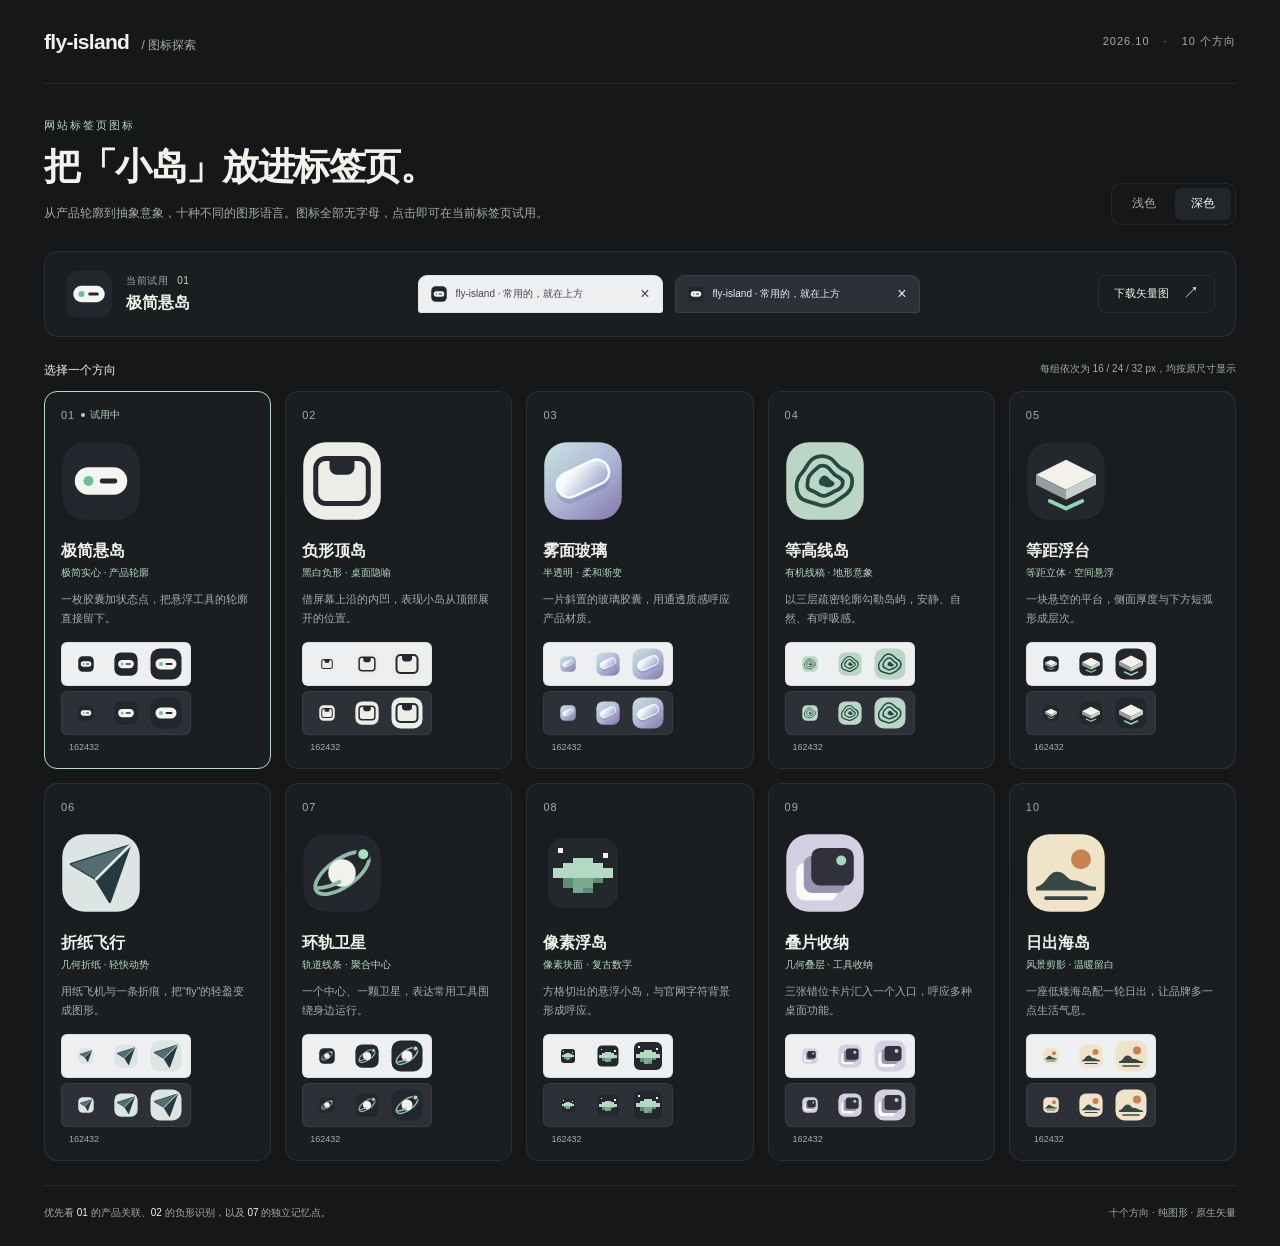
==== docs/index.html @ 382faa20 "Publish favicon skill with bilingual docs and interactive demo" ====
<!doctype html>
<html lang="zh-CN" data-theme="dark">
  <head>
    <meta charset="UTF-8">
    <meta name="viewport" content="width=device-width, initial-scale=1">
    <meta name="color-scheme" content="dark light">
    <meta name="theme-color" content="#151719">
    <meta name="description" content="fly-island 标签页图标的十种无字母设计方向，可查看原始尺寸、深浅背景和真实标签页效果。">
    <link id="preview-favicon" rel="icon" type="image/svg+xml" href="./icons/01-floating-capsule.svg">
    <link rel="stylesheet" href="./preview.css">
    <script src="./preview.js" defer></script>
    <title>极简悬岛 · 图标探索</title>
  </head>
  <body>
    <div class="page">
      <header class="masthead">
        <a class="wordmark" href="https://github.com/flyl1u/fly-favicon">fly-island<span> / 图标探索</span></a>
        <span class="edition">2026.10 <span aria-hidden="true">·</span> 10 个方向</span>
      </header>
      <main>
        <section class="intro" aria-labelledby="page-title">
          <div>
            <p class="eyebrow">网站标签页图标</p>
            <h1 id="page-title">把「小岛」放进标签页。</h1>
            <p class="lede">从产品轮廓到抽象意象，十种不同的图形语言。<br class="mobile-break">图标全部无字母，点击即可在当前标签页试用。</p>
          </div>
          <div class="theme-control" role="group" aria-label="对比页背景">
            <button type="button" data-theme-choice="light" aria-pressed="false">浅色</button>
            <button type="button" data-theme-choice="dark" aria-pressed="true">深色</button>
          </div>
        </section>
        <section class="selection" aria-label="当前选中的图标">
          <div class="selected-identity">
            <img id="selected-icon" src="./icons/01-floating-capsule.svg" width="48" height="48" alt="极简悬岛">
            <div><p class="selected-label">当前试用 <span id="selected-number">01</span></p><h2 id="selected-title">极简悬岛</h2></div>
          </div>
          <div class="browser-pair" aria-label="实际 16 像素的标签页预览">
            <div class="browser-tab browser-tab--light"><img class="tab-icon" src="./icons/01-floating-capsule.svg" width="16" height="16" alt=""><span>fly-island · 常用的，就在上方</span><span class="tab-close" aria-hidden="true">×</span></div>
            <div class="browser-tab browser-tab--dark"><img class="tab-icon" src="./icons/01-floating-capsule.svg" width="16" height="16" alt=""><span>fly-island · 常用的，就在上方</span><span class="tab-close" aria-hidden="true">×</span></div>
          </div>
          <a id="download-selected" class="download" href="./icons/01-floating-capsule.svg" download="fly-island-01-floating-capsule.svg">下载矢量图 <span aria-hidden="true">↗</span></a>
        </section>
        <p class="grid-caption"><span>选择一个方向</span><span>每组依次为 16 / 24 / 32 px，均按原尺寸显示</span></p>
        <div id="directions" class="directions" aria-label="十种图标方案"></div>
        <noscript><p>请启用 JavaScript 查看十种图标方案。也可直接打开本目录的 icons 文件夹查看全部 SVG。</p></noscript>
        <p id="selection-status" class="visually-hidden" role="status" aria-live="polite"></p>
      </main>
      <footer><p>优先看 <strong>01</strong> 的产品关联、<strong>02</strong> 的负形识别，以及 <strong>07</strong> 的独立记忆点。</p><p>十个方向 · 纯图形 · 原生矢量</p></footer>
    </div>
  </body>
</html>
---- docs/preview.css ----
:root {
  font-family: "MiSans", "Segoe UI", "Microsoft YaHei", sans-serif;
  color-scheme: dark;
  --page: #151719;
  --panel: #1b1e20;
  --stage: #222628;
  --ink: #f2f2ed;
  --muted: #a6aca9;
  --line: #ffffff12;
  --accent: #b3d9c3;
  --accent-ink: #1d3328;
  background: var(--page);
  color: var(--ink);
  -webkit-font-smoothing: antialiased;
}
:root[data-theme="light"] {
  color-scheme: light;
  --page: #f3f2ee;
  --panel: #fcfbf8;
  --stage: #e8e9e3;
  --ink: #252a28;
  --muted: #666e68;
  --line: #222c231a;
  --accent: #35634e;
  --accent-ink: #f8fff9;
}
* { box-sizing: border-box; }
body { margin: 0; }
button, a { -webkit-tap-highlight-color: transparent; }
button { font: inherit; }
a { color: inherit; text-decoration: none; }
button:focus-visible, a:focus-visible { outline: 3px solid var(--accent); outline-offset: 5px; }
img { display: block; }
.page { width: min(1352px, calc(100% - 88px)); margin: 0 auto; }
.masthead { display: flex; align-items: center; justify-content: space-between; min-height: 84px; border-bottom: 1px solid var(--line); }
.wordmark { font-family: Bahnschrift, "Segoe UI", sans-serif; font-size: 21px; font-weight: 600; letter-spacing: -.7px; }
.wordmark span { margin-left: 9px; color: var(--muted); font-size: 12px; font-weight: 400; letter-spacing: 0; }
.edition { color: var(--muted); font-size: 11px; letter-spacing: 1px; }
.edition span { padding: 0 10px; }
.intro { display: flex; align-items: flex-end; justify-content: space-between; gap: 24px; padding: 34px 0 26px; }
.eyebrow { margin: 0 0 10px; color: var(--accent); font-size: 11px; letter-spacing: 2px; }
h1 { margin: 0; font-size: clamp(27px, 3vw, 37px); font-weight: 600; line-height: 1.3; letter-spacing: -1.4px; }
.lede { margin: 12px 0 0; color: var(--muted); font-size: 12px; line-height: 1.8; }
.mobile-break { display: none; }
.theme-control { display: flex; flex: 0 0 auto; gap: 3px; padding: 4px; border: 1px solid var(--line); border-radius: 10px; }
.theme-control button { min-height: 32px; padding: 0 16px; border: 0; border-radius: 6px; background: transparent; color: var(--muted); font-size: 12px; cursor: pointer; }
.theme-control button[aria-pressed="true"] { background: var(--stage); color: var(--ink); }
.selection { display: flex; align-items: center; justify-content: space-between; gap: 22px; min-height: 86px; padding: 16px 20px; border: 1px solid var(--line); border-radius: 14px; background: var(--panel); }
.selected-identity { display: flex; align-items: center; gap: 13px; min-width: 174px; }
.selected-label { margin: 0 0 5px; color: var(--muted); font-size: 10px; letter-spacing: .5px; }
.selected-label span { margin-left: 6px; color: var(--accent); font-variant-numeric: tabular-nums; }
.selection h2 { margin: 0; font-size: 16px; font-weight: 600; }
.browser-pair { display: flex; gap: 12px; }
.browser-tab { display: flex; align-items: center; gap: 9px; width: 245px; min-height: 38px; padding: 9px 12px; border: 1px solid #0000000d; border-radius: 9px 9px 3px 3px; font-family: "Segoe UI", "Microsoft YaHei", sans-serif; font-size: 10px; }
.browser-tab--light { background: #eeeff1; color: #41454b; }
.browser-tab--dark { border-color: #ffffff12; background: #2d3037; color: #eceef1; }
.browser-tab > span:first-of-type { overflow: hidden; white-space: nowrap; text-overflow: ellipsis; }
.browser-tab img { flex: 0 0 16px; }
.tab-close { margin-left: auto; padding-left: 5px; font-size: 16px; line-height: 12px; }
.download { display: flex; align-items: center; justify-content: center; gap: 14px; min-height: 38px; padding: 0 15px; border: 1px solid var(--line); border-radius: 8px; font-size: 11px; white-space: nowrap; }
.download:hover { border-color: var(--accent); }
.download span { font-size: 16px; }
.grid-caption { display: flex; justify-content: space-between; gap: 20px; margin: 25px 0 12px; color: var(--muted); font-size: 10px; }
.grid-caption > span:first-child { color: var(--ink); font-size: 12px; }
.directions { display: grid; grid-template-columns: repeat(5, minmax(0, 1fr)); gap: 14px; }
.direction { position: relative; display: flex; flex-direction: column; min-width: 0; padding: 16px; border: 1px solid var(--line); border-radius: 13px; background: var(--panel); color: var(--ink); text-align: left; cursor: pointer; transition: border-color 140ms, background-color 140ms; }
.direction:hover { border-color: var(--muted); }
.direction[aria-pressed="true"] { border-color: var(--accent); }
.direction-meta { display: flex; align-items: center; justify-content: space-between; gap: 6px; color: var(--muted); font-size: 10px; }
.direction-number { font-size: 11px; font-variant-numeric: tabular-nums; letter-spacing: 1px; }
.direction-state { display: inline-flex; align-items: center; gap: 5px; color: var(--accent); opacity: 0; }
.direction-state::before { width: 4px; height: 4px; border-radius: 50%; background: currentColor; content: ""; }
.direction[aria-pressed="true"] .direction-state { opacity: 1; }
.artwork { display: flex; align-items: center; justify-content: center; height: 118px; }
.artwork img { width: 80px; height: 80px; filter: drop-shadow(0 6px 9px #00000012); }
.direction-title { display: block; margin: 0; font-size: 16px; font-weight: 600; line-height: 1.4; }
.direction-category { display: block; margin-top: 4px; color: var(--accent); font-size: 10px; }
.direction-description { display: block; min-height: 38px; margin: 10px 0 14px; color: var(--muted); font-size: 11px; line-height: 1.7; }
.samples { display: grid; grid-template-columns: repeat(3, minmax(0, 1fr)); align-items: center; justify-items: center; gap: 8px; min-height: 42px; padding: 5px 8px; border: 1px solid #0000000d; border-radius: 6px; }
.samples--light { background: #eeeff1; }
.samples--dark { margin-top: 5px; border-color: #ffffff0f; background: #2d3037; }
.sizes { display: grid; grid-template-columns: repeat(3, 1fr); padding: 7px 8px 0; color: var(--muted); font-size: 9px; font-variant-numeric: tabular-nums; text-align: center; }
footer { display: flex; align-items: center; justify-content: space-between; gap: 20px; margin-top: 24px; padding: 18px 0 24px; border-top: 1px solid var(--line); color: var(--muted); font-size: 10px; line-height: 1.8; }
footer p { margin: 0; }
footer strong { color: var(--ink); font-weight: 500; }
.visually-hidden { position: absolute; width: 1px; height: 1px; overflow: hidden; clip-path: inset(50%); white-space: nowrap; }
@media (min-width: 1700px) { .page { width: min(1450px, calc(100% - 120px)); } .artwork { height: 144px; } .artwork img { width: 96px; height: 96px; } }
@media (max-width: 1190px) {
  .page { width: calc(100% - 56px); }
  .directions { grid-template-columns: repeat(3, minmax(0, 1fr)); }
  .browser-tab { width: 203px; }
  .selection { gap: 14px; padding: 14px; }
  .selected-identity { min-width: 150px; }
  .browser-pair { gap: 8px; }
}
@media (max-width: 900px) {
  .selection { flex-wrap: wrap; }
  .browser-pair { order: 3; width: 100%; }
  .browser-tab { width: calc(50% - 4px); }
  .intro { align-items: flex-start; }
  .theme-control { margin-top: 25px; }
  .mobile-break { display: initial; }
}
@media (max-width: 650px) {
  .page { width: calc(100% - 32px); }
  .masthead { min-height: 68px; }
  .wordmark { font-size: 19px; }
  .wordmark span { font-size: 10px; }
  .edition { font-size: 9px; letter-spacing: 0; }
  .edition span { padding: 0 4px; }
  .intro { flex-wrap: wrap; gap: 16px; padding: 26px 0 20px; }
  h1 { font-size: clamp(25px, 6.8vw, 36px); letter-spacing: -1px; }
  .lede { font-size: 11px; }
  .theme-control { margin: 0; }
  .theme-control button { min-height: 30px; }
  .selected-identity { gap: 10px; min-width: 0; }
  .selected-identity img { width: 40px; height: 40px; }
  .selection h2 { font-size: 14px; }
  .download { gap: 8px; padding: 0 10px; font-size: 10px; }
  .browser-tab { gap: 6px; min-width: 0; padding: 8px; font-size: 9px; }
  .tab-close { padding-left: 0; }
  .grid-caption { flex-direction: column; gap: 5px; margin-top: 22px; }
  .directions { grid-template-columns: repeat(2, minmax(0, 1fr)); gap: 10px; }
  .direction { padding: 12px; }
  .artwork { height: 103px; }
  .artwork img { width: 72px; height: 72px; }
  .direction-title { font-size: 15px; }
  .direction-description { min-height: 56px; margin-bottom: 12px; font-size: 10px; }
  .samples { gap: 3px; padding-right: 3px; padding-left: 3px; }
  footer { flex-direction: column; align-items: flex-start; gap: 8px; }
}
@media (prefers-reduced-motion: reduce) { *, *::before, *::after { transition: none !important; } }
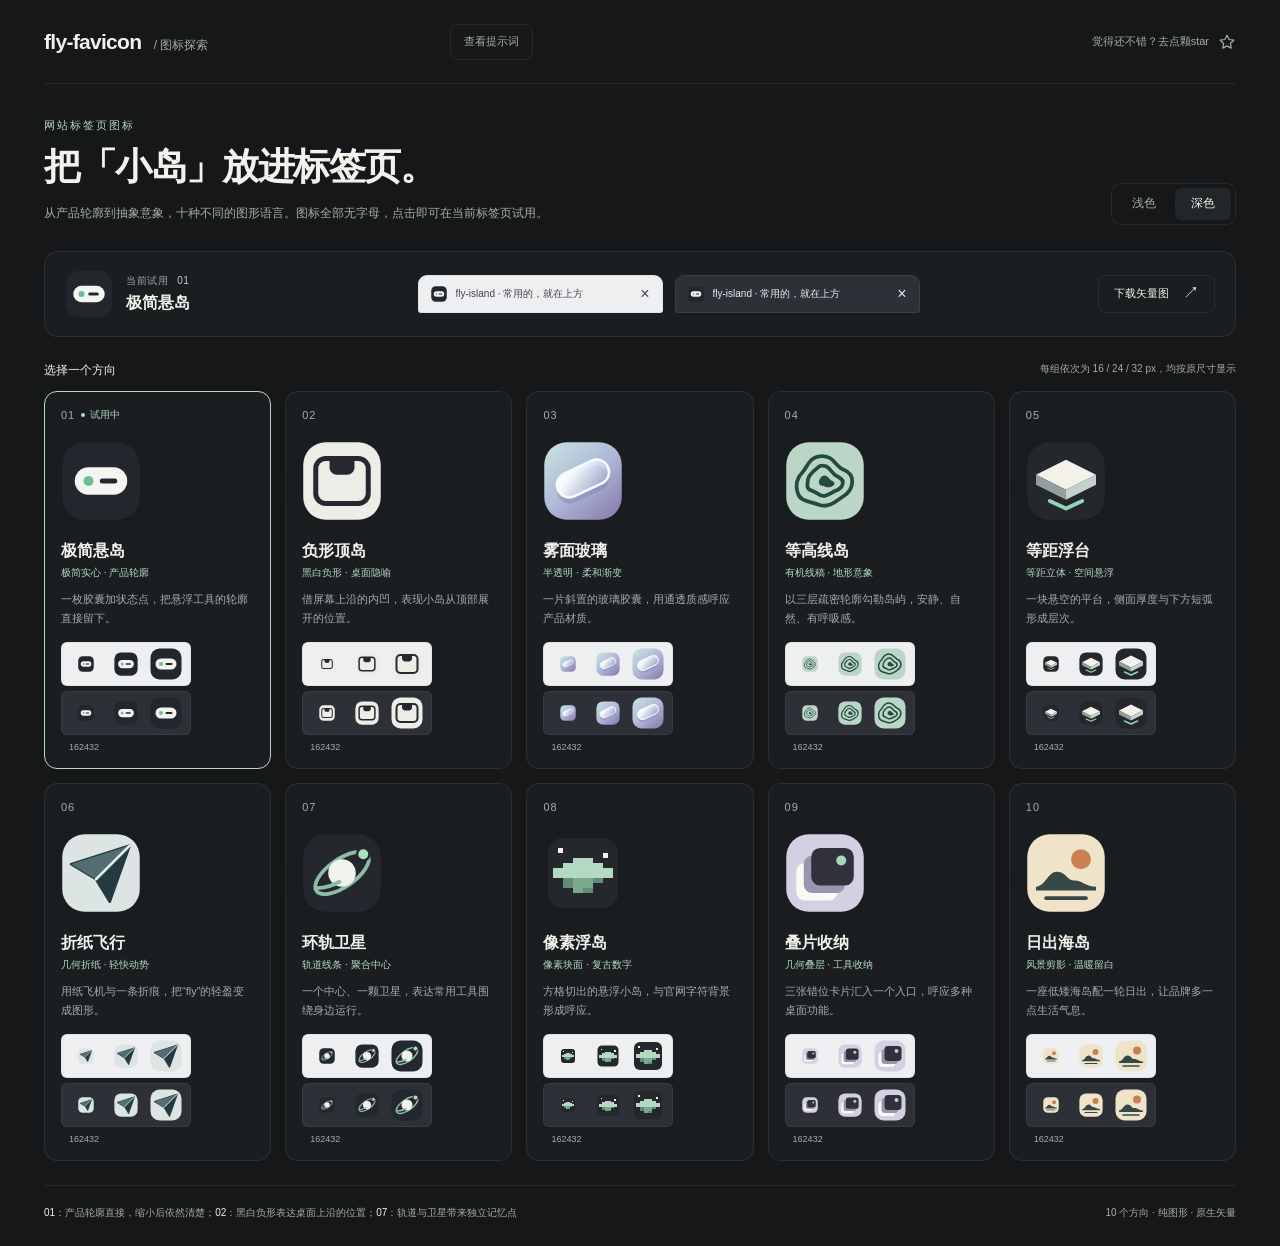
==== commit 13701197: "Add shared branding, Star link, and original prompt viewer" ====
--- a/docs/index.html
+++ b/docs/index.html
@@ -5,24 +5,29 @@
     <meta name="viewport" content="width=device-width, initial-scale=1">
     <meta name="color-scheme" content="dark light">
     <meta name="theme-color" content="#151719">
-    <meta name="description" content="fly-island 标签页图标的十种无字母设计方向，可查看原始尺寸、深浅背景和真实标签页效果。">
+    <meta name="description" content="fly-island 网页标签页图标交互对比">
     <link id="preview-favicon" rel="icon" type="image/svg+xml" href="./icons/01-floating-capsule.svg">
     <link rel="stylesheet" href="./preview.css">
+    <script id="comparison-data" type="application/json">{"brand": "fly-island", "original_prompt": "不使用任何skill，为网站标签页的图标思考10种风格，不要字母", "headline": "把「小岛」放进标签页。", "intro": "从产品轮廓到抽象意象，十种不同的图形语言。图标全部无字母，点击即可在当前标签页试用。", "tab_title": "fly-island · 常用的，就在上方", "edition": "2026.10", "allow_text": false, "download_prefix": "fly-island", "recommendations": [{"id": "01", "reason": "产品轮廓直接，缩小后依然清楚"}, {"id": "02", "reason": "黑白负形表达桌面上沿的位置"}, {"id": "07", "reason": "轨道与卫星带来独立记忆点"}], "directions": [{"id": "01", "title": "极简悬岛", "category": "极简实心 · 产品轮廓", "description": "一枚胶囊加状态点，把悬浮工具的轮廓直接留下。", "icon": "icons/01-floating-capsule.svg"}, {"id": "02", "title": "负形顶岛", "category": "黑白负形 · 桌面隐喻", "description": "借屏幕上沿的内凹，表现小岛从顶部展开的位置。", "icon": "icons/02-negative-notch.svg"}, {"id": "03", "title": "雾面玻璃", "category": "半透明 · 柔和渐变", "description": "一片斜置的玻璃胶囊，用通透质感呼应产品材质。", "icon": "icons/03-glass-island.svg"}, {"id": "04", "title": "等高线岛", "category": "有机线稿 · 地形意象", "description": "以三层疏密轮廓勾勒岛屿，安静、自然、有呼吸感。", "icon": "icons/04-contour-island.svg"}, {"id": "05", "title": "等距浮台", "category": "等距立体 · 空间悬浮", "description": "一块悬空的平台，侧面厚度与下方短弧形成层次。", "icon": "icons/05-isometric-platform.svg"}, {"id": "06", "title": "折纸飞行", "category": "几何折纸 · 轻快动势", "description": "用纸飞机与一条折痕，把“fly”的轻盈变成图形。", "icon": "icons/06-origami-flight.svg"}, {"id": "07", "title": "环轨卫星", "category": "轨道线条 · 聚合中心", "description": "一个中心、一颗卫星，表达常用工具围绕身边运行。", "icon": "icons/07-orbital-island.svg"}, {"id": "08", "title": "像素浮岛", "category": "像素块面 · 复古数字", "description": "方格切出的悬浮小岛，与官网字符背景形成呼应。", "icon": "icons/08-pixel-island.svg"}, {"id": "09", "title": "叠片收纳", "category": "几何叠层 · 工具收纳", "description": "三张错位卡片汇入一个入口，呼应多种桌面功能。", "icon": "icons/09-stacked-trays.svg"}, {"id": "10", "title": "日出海岛", "category": "风景剪影 · 温暖留白", "description": "一座低矮海岛配一轮日出，让品牌多一点生活气息。", "icon": "icons/10-sunrise-island.svg"}]}</script>
     <script src="./preview.js" defer></script>
     <title>极简悬岛 · 图标探索</title>
   </head>
   <body>
     <div class="page">
       <header class="masthead">
-        <a class="wordmark" href="https://github.com/flyl1u/fly-favicon">fly-island<span> / 图标探索</span></a>
-        <span class="edition">2026.10 <span aria-hidden="true">·</span> 10 个方向</span>
+        <div class="wordmark">fly-favicon<span> / 图标探索</span></div>
+        <button id="view-prompt" class="prompt-trigger" type="button" aria-haspopup="dialog" aria-controls="prompt-dialog">查看提示词</button>
+        <a class="star-link" href="https://github.com/flyl1u/fly-favicon" target="_blank" rel="noopener noreferrer">
+          <span>觉得还不错？去点颗star</span>
+          <svg class="star-icon" width="18" height="18" viewBox="0 0 24 24" fill="none" stroke="currentColor" stroke-width="1.6" stroke-linecap="round" stroke-linejoin="round" aria-hidden="true"><path d="m12 3 2.8 5.7 6.3.9-4.6 4.4 1.1 6.2-5.6-3-5.6 3 1.1-6.2L2.9 9.6l6.3-.9L12 3Z"/></svg>
+        </a>
       </header>
       <main>
         <section class="intro" aria-labelledby="page-title">
           <div>
             <p class="eyebrow">网站标签页图标</p>
             <h1 id="page-title">把「小岛」放进标签页。</h1>
-            <p class="lede">从产品轮廓到抽象意象，十种不同的图形语言。<br class="mobile-break">图标全部无字母，点击即可在当前标签页试用。</p>
+            <p class="lede">从产品轮廓到抽象意象，十种不同的图形语言。图标全部无字母，点击即可在当前标签页试用。</p>
           </div>
           <div class="theme-control" role="group" aria-label="对比页背景">
             <button type="button" data-theme-choice="light" aria-pressed="false">浅色</button>
@@ -38,14 +43,113 @@
             <div class="browser-tab browser-tab--light"><img class="tab-icon" src="./icons/01-floating-capsule.svg" width="16" height="16" alt=""><span>fly-island · 常用的，就在上方</span><span class="tab-close" aria-hidden="true">×</span></div>
             <div class="browser-tab browser-tab--dark"><img class="tab-icon" src="./icons/01-floating-capsule.svg" width="16" height="16" alt=""><span>fly-island · 常用的，就在上方</span><span class="tab-close" aria-hidden="true">×</span></div>
           </div>
-          <a id="download-selected" class="download" href="./icons/01-floating-capsule.svg" download="fly-island-01-floating-capsule.svg">下载矢量图 <span aria-hidden="true">↗</span></a>
+          <a id="download-selected" class="download" href="./icons/01-floating-capsule.svg" download="fly-island-01.svg">下载矢量图 <span aria-hidden="true">↗</span></a>
         </section>
         <p class="grid-caption"><span>选择一个方向</span><span>每组依次为 16 / 24 / 32 px，均按原尺寸显示</span></p>
-        <div id="directions" class="directions" aria-label="十种图标方案"></div>
-        <noscript><p>请启用 JavaScript 查看十种图标方案。也可直接打开本目录的 icons 文件夹查看全部 SVG。</p></noscript>
+        <div id="directions" class="directions" aria-label="图标方案">
+          <button class="direction" type="button" data-id="01" aria-pressed="true" aria-label="试用 01 极简悬岛：极简实心 · 产品轮廓">
+            <span class="direction-meta"><span class="direction-number">01</span><span class="direction-state" aria-hidden="true">试用中</span></span>
+            <span class="artwork"><img src="./icons/01-floating-capsule.svg" width="80" height="80" alt=""></span>
+            <span class="direction-title">极简悬岛</span>
+            <span class="direction-category">极简实心 · 产品轮廓</span>
+            <span class="direction-description">一枚胶囊加状态点，把悬浮工具的轮廓直接留下。</span>
+            <span class="samples samples--light" aria-hidden="true"><img src="./icons/01-floating-capsule.svg" width="16" height="16" alt=""><img src="./icons/01-floating-capsule.svg" width="24" height="24" alt=""><img src="./icons/01-floating-capsule.svg" width="32" height="32" alt=""></span><span class="samples samples--dark" aria-hidden="true"><img src="./icons/01-floating-capsule.svg" width="16" height="16" alt=""><img src="./icons/01-floating-capsule.svg" width="24" height="24" alt=""><img src="./icons/01-floating-capsule.svg" width="32" height="32" alt=""></span>
+            <span class="sizes" aria-hidden="true"><span>16</span><span>24</span><span>32</span></span>
+          </button>
+          <button class="direction" type="button" data-id="02" aria-pressed="false" aria-label="试用 02 负形顶岛：黑白负形 · 桌面隐喻">
+            <span class="direction-meta"><span class="direction-number">02</span><span class="direction-state" aria-hidden="true">试用中</span></span>
+            <span class="artwork"><img src="./icons/02-negative-notch.svg" width="80" height="80" alt=""></span>
+            <span class="direction-title">负形顶岛</span>
+            <span class="direction-category">黑白负形 · 桌面隐喻</span>
+            <span class="direction-description">借屏幕上沿的内凹，表现小岛从顶部展开的位置。</span>
+            <span class="samples samples--light" aria-hidden="true"><img src="./icons/02-negative-notch.svg" width="16" height="16" alt=""><img src="./icons/02-negative-notch.svg" width="24" height="24" alt=""><img src="./icons/02-negative-notch.svg" width="32" height="32" alt=""></span><span class="samples samples--dark" aria-hidden="true"><img src="./icons/02-negative-notch.svg" width="16" height="16" alt=""><img src="./icons/02-negative-notch.svg" width="24" height="24" alt=""><img src="./icons/02-negative-notch.svg" width="32" height="32" alt=""></span>
+            <span class="sizes" aria-hidden="true"><span>16</span><span>24</span><span>32</span></span>
+          </button>
+          <button class="direction" type="button" data-id="03" aria-pressed="false" aria-label="试用 03 雾面玻璃：半透明 · 柔和渐变">
+            <span class="direction-meta"><span class="direction-number">03</span><span class="direction-state" aria-hidden="true">试用中</span></span>
+            <span class="artwork"><img src="./icons/03-glass-island.svg" width="80" height="80" alt=""></span>
+            <span class="direction-title">雾面玻璃</span>
+            <span class="direction-category">半透明 · 柔和渐变</span>
+            <span class="direction-description">一片斜置的玻璃胶囊，用通透质感呼应产品材质。</span>
+            <span class="samples samples--light" aria-hidden="true"><img src="./icons/03-glass-island.svg" width="16" height="16" alt=""><img src="./icons/03-glass-island.svg" width="24" height="24" alt=""><img src="./icons/03-glass-island.svg" width="32" height="32" alt=""></span><span class="samples samples--dark" aria-hidden="true"><img src="./icons/03-glass-island.svg" width="16" height="16" alt=""><img src="./icons/03-glass-island.svg" width="24" height="24" alt=""><img src="./icons/03-glass-island.svg" width="32" height="32" alt=""></span>
+            <span class="sizes" aria-hidden="true"><span>16</span><span>24</span><span>32</span></span>
+          </button>
+          <button class="direction" type="button" data-id="04" aria-pressed="false" aria-label="试用 04 等高线岛：有机线稿 · 地形意象">
+            <span class="direction-meta"><span class="direction-number">04</span><span class="direction-state" aria-hidden="true">试用中</span></span>
+            <span class="artwork"><img src="./icons/04-contour-island.svg" width="80" height="80" alt=""></span>
+            <span class="direction-title">等高线岛</span>
+            <span class="direction-category">有机线稿 · 地形意象</span>
+            <span class="direction-description">以三层疏密轮廓勾勒岛屿，安静、自然、有呼吸感。</span>
+            <span class="samples samples--light" aria-hidden="true"><img src="./icons/04-contour-island.svg" width="16" height="16" alt=""><img src="./icons/04-contour-island.svg" width="24" height="24" alt=""><img src="./icons/04-contour-island.svg" width="32" height="32" alt=""></span><span class="samples samples--dark" aria-hidden="true"><img src="./icons/04-contour-island.svg" width="16" height="16" alt=""><img src="./icons/04-contour-island.svg" width="24" height="24" alt=""><img src="./icons/04-contour-island.svg" width="32" height="32" alt=""></span>
+            <span class="sizes" aria-hidden="true"><span>16</span><span>24</span><span>32</span></span>
+          </button>
+          <button class="direction" type="button" data-id="05" aria-pressed="false" aria-label="试用 05 等距浮台：等距立体 · 空间悬浮">
+            <span class="direction-meta"><span class="direction-number">05</span><span class="direction-state" aria-hidden="true">试用中</span></span>
+            <span class="artwork"><img src="./icons/05-isometric-platform.svg" width="80" height="80" alt=""></span>
+            <span class="direction-title">等距浮台</span>
+            <span class="direction-category">等距立体 · 空间悬浮</span>
+            <span class="direction-description">一块悬空的平台，侧面厚度与下方短弧形成层次。</span>
+            <span class="samples samples--light" aria-hidden="true"><img src="./icons/05-isometric-platform.svg" width="16" height="16" alt=""><img src="./icons/05-isometric-platform.svg" width="24" height="24" alt=""><img src="./icons/05-isometric-platform.svg" width="32" height="32" alt=""></span><span class="samples samples--dark" aria-hidden="true"><img src="./icons/05-isometric-platform.svg" width="16" height="16" alt=""><img src="./icons/05-isometric-platform.svg" width="24" height="24" alt=""><img src="./icons/05-isometric-platform.svg" width="32" height="32" alt=""></span>
+            <span class="sizes" aria-hidden="true"><span>16</span><span>24</span><span>32</span></span>
+          </button>
+          <button class="direction" type="button" data-id="06" aria-pressed="false" aria-label="试用 06 折纸飞行：几何折纸 · 轻快动势">
+            <span class="direction-meta"><span class="direction-number">06</span><span class="direction-state" aria-hidden="true">试用中</span></span>
+            <span class="artwork"><img src="./icons/06-origami-flight.svg" width="80" height="80" alt=""></span>
+            <span class="direction-title">折纸飞行</span>
+            <span class="direction-category">几何折纸 · 轻快动势</span>
+            <span class="direction-description">用纸飞机与一条折痕，把“fly”的轻盈变成图形。</span>
+            <span class="samples samples--light" aria-hidden="true"><img src="./icons/06-origami-flight.svg" width="16" height="16" alt=""><img src="./icons/06-origami-flight.svg" width="24" height="24" alt=""><img src="./icons/06-origami-flight.svg" width="32" height="32" alt=""></span><span class="samples samples--dark" aria-hidden="true"><img src="./icons/06-origami-flight.svg" width="16" height="16" alt=""><img src="./icons/06-origami-flight.svg" width="24" height="24" alt=""><img src="./icons/06-origami-flight.svg" width="32" height="32" alt=""></span>
+            <span class="sizes" aria-hidden="true"><span>16</span><span>24</span><span>32</span></span>
+          </button>
+          <button class="direction" type="button" data-id="07" aria-pressed="false" aria-label="试用 07 环轨卫星：轨道线条 · 聚合中心">
+            <span class="direction-meta"><span class="direction-number">07</span><span class="direction-state" aria-hidden="true">试用中</span></span>
+            <span class="artwork"><img src="./icons/07-orbital-island.svg" width="80" height="80" alt=""></span>
+            <span class="direction-title">环轨卫星</span>
+            <span class="direction-category">轨道线条 · 聚合中心</span>
+            <span class="direction-description">一个中心、一颗卫星，表达常用工具围绕身边运行。</span>
+            <span class="samples samples--light" aria-hidden="true"><img src="./icons/07-orbital-island.svg" width="16" height="16" alt=""><img src="./icons/07-orbital-island.svg" width="24" height="24" alt=""><img src="./icons/07-orbital-island.svg" width="32" height="32" alt=""></span><span class="samples samples--dark" aria-hidden="true"><img src="./icons/07-orbital-island.svg" width="16" height="16" alt=""><img src="./icons/07-orbital-island.svg" width="24" height="24" alt=""><img src="./icons/07-orbital-island.svg" width="32" height="32" alt=""></span>
+            <span class="sizes" aria-hidden="true"><span>16</span><span>24</span><span>32</span></span>
+          </button>
+          <button class="direction" type="button" data-id="08" aria-pressed="false" aria-label="试用 08 像素浮岛：像素块面 · 复古数字">
+            <span class="direction-meta"><span class="direction-number">08</span><span class="direction-state" aria-hidden="true">试用中</span></span>
+            <span class="artwork"><img src="./icons/08-pixel-island.svg" width="80" height="80" alt=""></span>
+            <span class="direction-title">像素浮岛</span>
+            <span class="direction-category">像素块面 · 复古数字</span>
+            <span class="direction-description">方格切出的悬浮小岛，与官网字符背景形成呼应。</span>
+            <span class="samples samples--light" aria-hidden="true"><img src="./icons/08-pixel-island.svg" width="16" height="16" alt=""><img src="./icons/08-pixel-island.svg" width="24" height="24" alt=""><img src="./icons/08-pixel-island.svg" width="32" height="32" alt=""></span><span class="samples samples--dark" aria-hidden="true"><img src="./icons/08-pixel-island.svg" width="16" height="16" alt=""><img src="./icons/08-pixel-island.svg" width="24" height="24" alt=""><img src="./icons/08-pixel-island.svg" width="32" height="32" alt=""></span>
+            <span class="sizes" aria-hidden="true"><span>16</span><span>24</span><span>32</span></span>
+          </button>
+          <button class="direction" type="button" data-id="09" aria-pressed="false" aria-label="试用 09 叠片收纳：几何叠层 · 工具收纳">
+            <span class="direction-meta"><span class="direction-number">09</span><span class="direction-state" aria-hidden="true">试用中</span></span>
+            <span class="artwork"><img src="./icons/09-stacked-trays.svg" width="80" height="80" alt=""></span>
+            <span class="direction-title">叠片收纳</span>
+            <span class="direction-category">几何叠层 · 工具收纳</span>
+            <span class="direction-description">三张错位卡片汇入一个入口，呼应多种桌面功能。</span>
+            <span class="samples samples--light" aria-hidden="true"><img src="./icons/09-stacked-trays.svg" width="16" height="16" alt=""><img src="./icons/09-stacked-trays.svg" width="24" height="24" alt=""><img src="./icons/09-stacked-trays.svg" width="32" height="32" alt=""></span><span class="samples samples--dark" aria-hidden="true"><img src="./icons/09-stacked-trays.svg" width="16" height="16" alt=""><img src="./icons/09-stacked-trays.svg" width="24" height="24" alt=""><img src="./icons/09-stacked-trays.svg" width="32" height="32" alt=""></span>
+            <span class="sizes" aria-hidden="true"><span>16</span><span>24</span><span>32</span></span>
+          </button>
+          <button class="direction" type="button" data-id="10" aria-pressed="false" aria-label="试用 10 日出海岛：风景剪影 · 温暖留白">
+            <span class="direction-meta"><span class="direction-number">10</span><span class="direction-state" aria-hidden="true">试用中</span></span>
+            <span class="artwork"><img src="./icons/10-sunrise-island.svg" width="80" height="80" alt=""></span>
+            <span class="direction-title">日出海岛</span>
+            <span class="direction-category">风景剪影 · 温暖留白</span>
+            <span class="direction-description">一座低矮海岛配一轮日出，让品牌多一点生活气息。</span>
+            <span class="samples samples--light" aria-hidden="true"><img src="./icons/10-sunrise-island.svg" width="16" height="16" alt=""><img src="./icons/10-sunrise-island.svg" width="24" height="24" alt=""><img src="./icons/10-sunrise-island.svg" width="32" height="32" alt=""></span><span class="samples samples--dark" aria-hidden="true"><img src="./icons/10-sunrise-island.svg" width="16" height="16" alt=""><img src="./icons/10-sunrise-island.svg" width="24" height="24" alt=""><img src="./icons/10-sunrise-island.svg" width="32" height="32" alt=""></span>
+            <span class="sizes" aria-hidden="true"><span>16</span><span>24</span><span>32</span></span>
+          </button></div>
+        <noscript><p class="lede">当前为静态对比；启用 JavaScript 可点选试用和切换背景。所有 SVG 可从 icons 文件夹单独取用。</p></noscript>
         <p id="selection-status" class="visually-hidden" role="status" aria-live="polite"></p>
       </main>
-      <footer><p>优先看 <strong>01</strong> 的产品关联、<strong>02</strong> 的负形识别，以及 <strong>07</strong> 的独立记忆点。</p><p>十个方向 · 纯图形 · 原生矢量</p></footer>
+      <footer><p><strong>01</strong>：产品轮廓直接，缩小后依然清楚；<strong>02</strong>：黑白负形表达桌面上沿的位置；<strong>07</strong>：轨道与卫星带来独立记忆点</p><p>10 个方向 · 纯图形 · 原生矢量</p></footer>
     </div>
+    <dialog id="prompt-dialog" class="prompt-dialog" aria-labelledby="prompt-title">
+      <div class="prompt-heading">
+        <h2 id="prompt-title">原始提示词</h2>
+        <button id="close-prompt" class="prompt-close" type="button" aria-label="关闭提示词" autofocus>
+          <svg width="18" height="18" viewBox="0 0 24 24" fill="none" stroke="currentColor" stroke-width="1.8" stroke-linecap="round" aria-hidden="true"><path d="m6 6 12 12M6 18 18 6"/></svg>
+        </button>
+      </div>
+      <pre class="prompt-text"><span id="prompt-content">不使用任何skill，为网站标签页的图标思考10种风格，不要字母</span></pre>
+    </dialog>
   </body>
 </html>
--- a/docs/preview.css
+++ b/docs/preview.css
@@ -32,11 +32,23 @@
 button:focus-visible, a:focus-visible { outline: 3px solid var(--accent); outline-offset: 5px; }
 img { display: block; }
 .page { width: min(1352px, calc(100% - 88px)); margin: 0 auto; }
-.masthead { display: flex; align-items: center; justify-content: space-between; min-height: 84px; border-bottom: 1px solid var(--line); }
-.wordmark { font-family: Bahnschrift, "Segoe UI", sans-serif; font-size: 21px; font-weight: 600; letter-spacing: -.7px; }
+.masthead { display: grid; grid-template-columns: minmax(0, .72fr) auto minmax(0, 1.28fr); align-items: center; gap: 24px; min-height: 84px; border-bottom: 1px solid var(--line); }
+.wordmark { font-family: Bahnschrift, "Segoe UI", sans-serif; font-size: 21px; font-weight: 600; letter-spacing: -.7px; white-space: nowrap; }
 .wordmark span { margin-left: 9px; color: var(--muted); font-size: 12px; font-weight: 400; letter-spacing: 0; }
-.edition { color: var(--muted); font-size: 11px; letter-spacing: 1px; }
-.edition span { padding: 0 10px; }
+.prompt-trigger { justify-self: start; min-height: 36px; padding: 0 13px; border: 1px solid var(--line); border-radius: 8px; background: transparent; color: var(--muted); font-size: 11px; white-space: nowrap; cursor: pointer; transition: color 160ms, border-color 160ms, background-color 160ms; }
+.prompt-trigger:hover { border-color: var(--muted); background: var(--stage); color: var(--ink); }
+.star-link { display: inline-flex; align-items: center; justify-self: end; gap: 9px; min-height: 40px; color: var(--muted); font-size: 11px; white-space: nowrap; transition: color 180ms, transform 180ms; }
+.star-icon { flex: 0 0 auto; fill: transparent; transition: color 180ms, fill 180ms, transform 180ms; }
+.star-link:hover, .star-link:focus-visible { color: var(--ink); transform: translateY(-1px); }
+.star-link:hover .star-icon, .star-link:focus-visible .star-icon { color: #c6a34f; fill: #c6a34f24; transform: rotate(12deg) scale(1.08); }
+.prompt-dialog { width: min(600px, calc(100% - 40px)); max-height: calc(100svh - 64px); margin: auto; padding: 26px; overflow: auto; border: 1px solid var(--line); border-radius: 18px; background: var(--panel); color: var(--ink); box-shadow: 0 24px 90px #00000038; }
+.prompt-dialog::backdrop { background: #080e13a6; backdrop-filter: blur(4px); }
+.prompt-heading { display: flex; align-items: center; justify-content: space-between; gap: 20px; margin-bottom: 20px; }
+.prompt-heading h2 { margin: 0; font-size: 19px; font-weight: 600; }
+.prompt-close { display: flex; align-items: center; justify-content: center; flex: 0 0 auto; width: 36px; height: 36px; border: 1px solid var(--line); border-radius: 9px; background: transparent; color: var(--muted); cursor: pointer; transition: background-color 160ms, color 160ms; }
+.prompt-close:hover { background: var(--stage); color: var(--ink); }
+.prompt-text { max-height: min(55svh, 440px); margin: 0; padding: 20px; overflow: auto; border-radius: 10px; background: var(--stage); font: inherit; font-size: 13px; line-height: 1.9; white-space: pre-wrap; overflow-wrap: anywhere; }
+html.prompt-open { overflow: hidden; }
 .intro { display: flex; align-items: flex-end; justify-content: space-between; gap: 24px; padding: 34px 0 26px; }
 .eyebrow { margin: 0 0 10px; color: var(--accent); font-size: 11px; letter-spacing: 2px; }
 h1 { margin: 0; font-size: clamp(27px, 3vw, 37px); font-weight: 600; line-height: 1.3; letter-spacing: -1.4px; }
@@ -103,11 +115,14 @@
 }
 @media (max-width: 650px) {
   .page { width: calc(100% - 32px); }
-  .masthead { min-height: 68px; }
-  .wordmark { font-size: 19px; }
+  .masthead { grid-template-columns: minmax(0, 1fr) auto; gap: 10px; min-height: 68px; padding: 14px 0; }
+  .wordmark { font-size: 18px; }
   .wordmark span { font-size: 10px; }
-  .edition { font-size: 9px; letter-spacing: 0; }
-  .edition span { padding: 0 4px; }
+  .star-link { gap: 6px; font-size: 10px; }
+  .star-icon { width: 16px; height: 16px; }
+  .prompt-trigger { grid-row: 2; grid-column: 1 / -1; min-height: 34px; }
+  .prompt-dialog { width: calc(100% - 32px); padding: 20px; }
+  .prompt-text { padding: 16px; }
   .intro { flex-wrap: wrap; gap: 16px; padding: 26px 0 20px; }
   h1 { font-size: clamp(25px, 6.8vw, 36px); letter-spacing: -1px; }
   .lede { font-size: 11px; }
@@ -129,4 +144,5 @@
   .samples { gap: 3px; padding-right: 3px; padding-left: 3px; }
   footer { flex-direction: column; align-items: flex-start; gap: 8px; }
 }
+@media (max-width: 380px) { .wordmark span { display: block; margin: 4px 0 0; } }
 @media (prefers-reduced-motion: reduce) { *, *::before, *::after { transition: none !important; } }
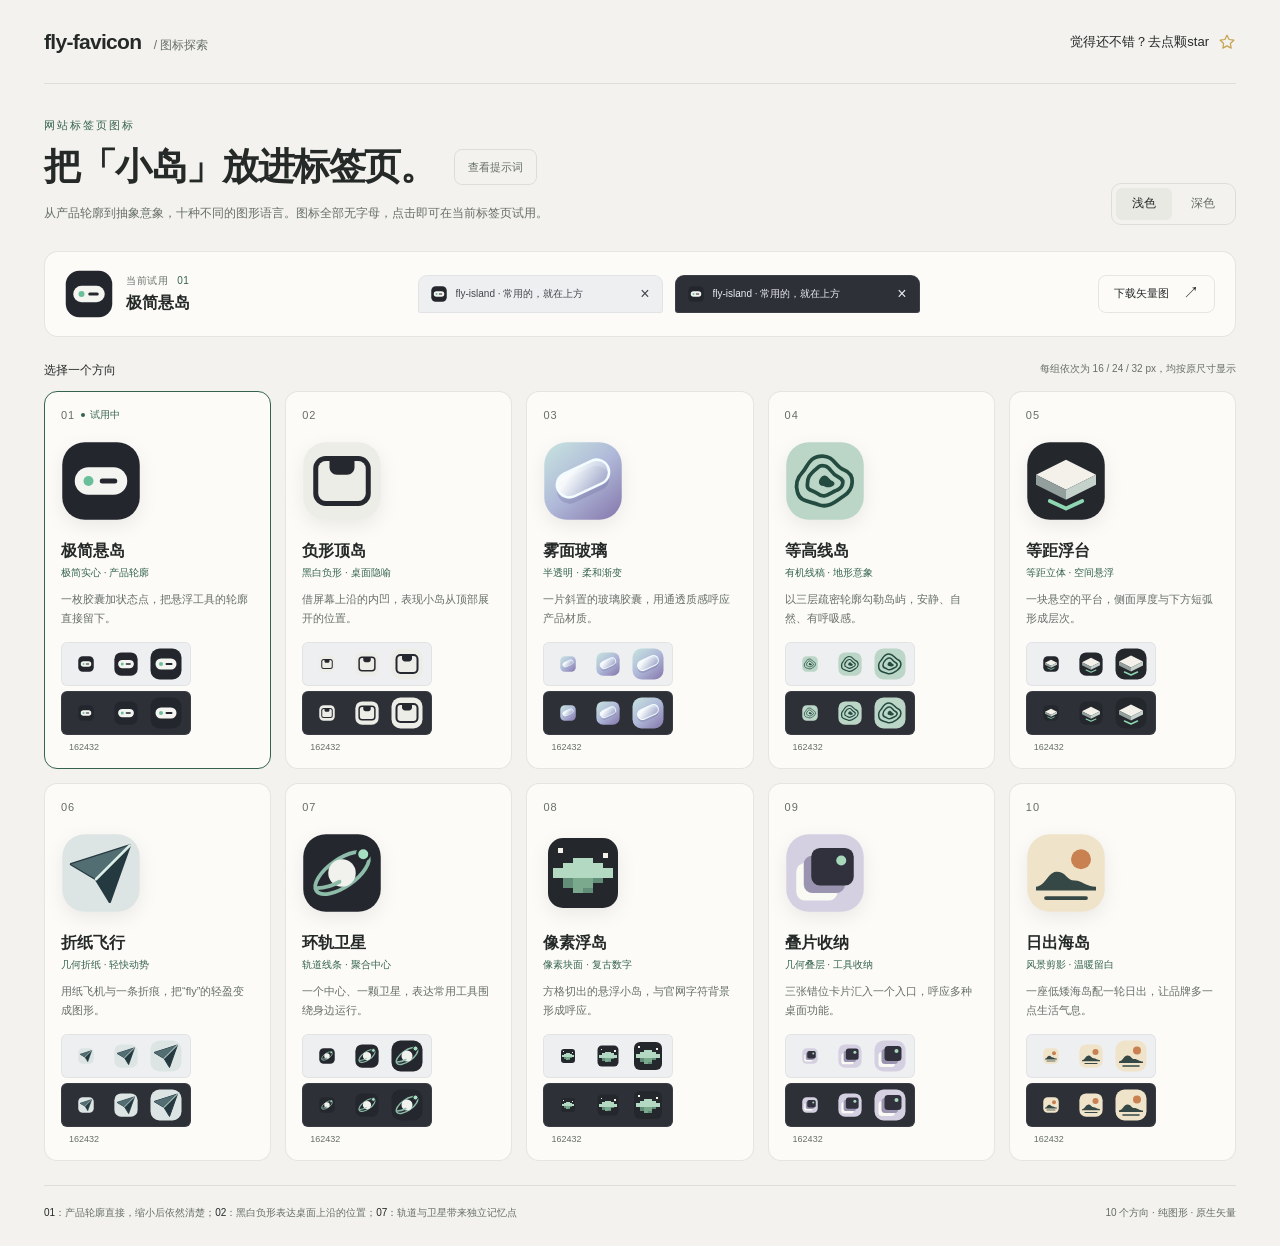
==== commit ddcd0d29: "Default previews to light and refine prompt and Star controls" ====
--- a/docs/index.html
+++ b/docs/index.html
@@ -1,14 +1,14 @@
 <!doctype html>
-<html lang="zh-CN" data-theme="dark">
+<html lang="zh-CN" data-theme="light">
   <head>
     <meta charset="UTF-8">
     <meta name="viewport" content="width=device-width, initial-scale=1">
-    <meta name="color-scheme" content="dark light">
-    <meta name="theme-color" content="#151719">
+    <meta name="color-scheme" content="light dark">
+    <meta name="theme-color" content="#f3f2ee">
     <meta name="description" content="fly-island 网页标签页图标交互对比">
     <link id="preview-favicon" rel="icon" type="image/svg+xml" href="./icons/01-floating-capsule.svg">
     <link rel="stylesheet" href="./preview.css">
-    <script id="comparison-data" type="application/json">{"brand": "fly-island", "original_prompt": "不使用任何skill，为网站标签页的图标思考10种风格，不要字母", "headline": "把「小岛」放进标签页。", "intro": "从产品轮廓到抽象意象，十种不同的图形语言。图标全部无字母，点击即可在当前标签页试用。", "tab_title": "fly-island · 常用的，就在上方", "edition": "2026.10", "allow_text": false, "download_prefix": "fly-island", "recommendations": [{"id": "01", "reason": "产品轮廓直接，缩小后依然清楚"}, {"id": "02", "reason": "黑白负形表达桌面上沿的位置"}, {"id": "07", "reason": "轨道与卫星带来独立记忆点"}], "directions": [{"id": "01", "title": "极简悬岛", "category": "极简实心 · 产品轮廓", "description": "一枚胶囊加状态点，把悬浮工具的轮廓直接留下。", "icon": "icons/01-floating-capsule.svg"}, {"id": "02", "title": "负形顶岛", "category": "黑白负形 · 桌面隐喻", "description": "借屏幕上沿的内凹，表现小岛从顶部展开的位置。", "icon": "icons/02-negative-notch.svg"}, {"id": "03", "title": "雾面玻璃", "category": "半透明 · 柔和渐变", "description": "一片斜置的玻璃胶囊，用通透质感呼应产品材质。", "icon": "icons/03-glass-island.svg"}, {"id": "04", "title": "等高线岛", "category": "有机线稿 · 地形意象", "description": "以三层疏密轮廓勾勒岛屿，安静、自然、有呼吸感。", "icon": "icons/04-contour-island.svg"}, {"id": "05", "title": "等距浮台", "category": "等距立体 · 空间悬浮", "description": "一块悬空的平台，侧面厚度与下方短弧形成层次。", "icon": "icons/05-isometric-platform.svg"}, {"id": "06", "title": "折纸飞行", "category": "几何折纸 · 轻快动势", "description": "用纸飞机与一条折痕，把“fly”的轻盈变成图形。", "icon": "icons/06-origami-flight.svg"}, {"id": "07", "title": "环轨卫星", "category": "轨道线条 · 聚合中心", "description": "一个中心、一颗卫星，表达常用工具围绕身边运行。", "icon": "icons/07-orbital-island.svg"}, {"id": "08", "title": "像素浮岛", "category": "像素块面 · 复古数字", "description": "方格切出的悬浮小岛，与官网字符背景形成呼应。", "icon": "icons/08-pixel-island.svg"}, {"id": "09", "title": "叠片收纳", "category": "几何叠层 · 工具收纳", "description": "三张错位卡片汇入一个入口，呼应多种桌面功能。", "icon": "icons/09-stacked-trays.svg"}, {"id": "10", "title": "日出海岛", "category": "风景剪影 · 温暖留白", "description": "一座低矮海岛配一轮日出，让品牌多一点生活气息。", "icon": "icons/10-sunrise-island.svg"}]}</script>
+    <script id="comparison-data" type="application/json">{"brand": "fly-island", "original_prompt": "使用fly-favicon，为该项目探索标签页图标", "headline": "把「小岛」放进标签页。", "intro": "从产品轮廓到抽象意象，十种不同的图形语言。图标全部无字母，点击即可在当前标签页试用。", "tab_title": "fly-island · 常用的，就在上方", "edition": "2026.10", "allow_text": false, "download_prefix": "fly-island", "recommendations": [{"id": "01", "reason": "产品轮廓直接，缩小后依然清楚"}, {"id": "02", "reason": "黑白负形表达桌面上沿的位置"}, {"id": "07", "reason": "轨道与卫星带来独立记忆点"}], "directions": [{"id": "01", "title": "极简悬岛", "category": "极简实心 · 产品轮廓", "description": "一枚胶囊加状态点，把悬浮工具的轮廓直接留下。", "icon": "icons/01-floating-capsule.svg"}, {"id": "02", "title": "负形顶岛", "category": "黑白负形 · 桌面隐喻", "description": "借屏幕上沿的内凹，表现小岛从顶部展开的位置。", "icon": "icons/02-negative-notch.svg"}, {"id": "03", "title": "雾面玻璃", "category": "半透明 · 柔和渐变", "description": "一片斜置的玻璃胶囊，用通透质感呼应产品材质。", "icon": "icons/03-glass-island.svg"}, {"id": "04", "title": "等高线岛", "category": "有机线稿 · 地形意象", "description": "以三层疏密轮廓勾勒岛屿，安静、自然、有呼吸感。", "icon": "icons/04-contour-island.svg"}, {"id": "05", "title": "等距浮台", "category": "等距立体 · 空间悬浮", "description": "一块悬空的平台，侧面厚度与下方短弧形成层次。", "icon": "icons/05-isometric-platform.svg"}, {"id": "06", "title": "折纸飞行", "category": "几何折纸 · 轻快动势", "description": "用纸飞机与一条折痕，把“fly”的轻盈变成图形。", "icon": "icons/06-origami-flight.svg"}, {"id": "07", "title": "环轨卫星", "category": "轨道线条 · 聚合中心", "description": "一个中心、一颗卫星，表达常用工具围绕身边运行。", "icon": "icons/07-orbital-island.svg"}, {"id": "08", "title": "像素浮岛", "category": "像素块面 · 复古数字", "description": "方格切出的悬浮小岛，与官网字符背景形成呼应。", "icon": "icons/08-pixel-island.svg"}, {"id": "09", "title": "叠片收纳", "category": "几何叠层 · 工具收纳", "description": "三张错位卡片汇入一个入口，呼应多种桌面功能。", "icon": "icons/09-stacked-trays.svg"}, {"id": "10", "title": "日出海岛", "category": "风景剪影 · 温暖留白", "description": "一座低矮海岛配一轮日出，让品牌多一点生活气息。", "icon": "icons/10-sunrise-island.svg"}]}</script>
     <script src="./preview.js" defer></script>
     <title>极简悬岛 · 图标探索</title>
   </head>
@@ -16,7 +16,6 @@
     <div class="page">
       <header class="masthead">
         <div class="wordmark">fly-favicon<span> / 图标探索</span></div>
-        <button id="view-prompt" class="prompt-trigger" type="button" aria-haspopup="dialog" aria-controls="prompt-dialog">查看提示词</button>
         <a class="star-link" href="https://github.com/flyl1u/fly-favicon" target="_blank" rel="noopener noreferrer">
           <span>觉得还不错？去点颗star</span>
           <svg class="star-icon" width="18" height="18" viewBox="0 0 24 24" fill="none" stroke="currentColor" stroke-width="1.6" stroke-linecap="round" stroke-linejoin="round" aria-hidden="true"><path d="m12 3 2.8 5.7 6.3.9-4.6 4.4 1.1 6.2-5.6-3-5.6 3 1.1-6.2L2.9 9.6l6.3-.9L12 3Z"/></svg>
@@ -26,12 +25,15 @@
         <section class="intro" aria-labelledby="page-title">
           <div>
             <p class="eyebrow">网站标签页图标</p>
-            <h1 id="page-title">把「小岛」放进标签页。</h1>
+            <div class="headline-row">
+              <h1 id="page-title">把「小岛」放进标签页。</h1>
+              <button id="view-prompt" class="prompt-trigger" type="button" aria-haspopup="dialog" aria-controls="prompt-dialog">查看提示词</button>
+            </div>
             <p class="lede">从产品轮廓到抽象意象，十种不同的图形语言。图标全部无字母，点击即可在当前标签页试用。</p>
           </div>
           <div class="theme-control" role="group" aria-label="对比页背景">
-            <button type="button" data-theme-choice="light" aria-pressed="false">浅色</button>
-            <button type="button" data-theme-choice="dark" aria-pressed="true">深色</button>
+            <button type="button" data-theme-choice="light" aria-pressed="true">浅色</button>
+            <button type="button" data-theme-choice="dark" aria-pressed="false">深色</button>
           </div>
         </section>
         <section class="selection" aria-label="当前选中的图标">
@@ -149,7 +151,7 @@
           <svg width="18" height="18" viewBox="0 0 24 24" fill="none" stroke="currentColor" stroke-width="1.8" stroke-linecap="round" aria-hidden="true"><path d="m6 6 12 12M6 18 18 6"/></svg>
         </button>
       </div>
-      <pre class="prompt-text"><span id="prompt-content">不使用任何skill，为网站标签页的图标思考10种风格，不要字母</span></pre>
+      <pre class="prompt-text"><span id="prompt-content">使用fly-favicon，为该项目探索标签页图标</span></pre>
     </dialog>
   </body>
 </html>
--- a/docs/preview.css
+++ b/docs/preview.css
@@ -1,5 +1,19 @@
 :root {
   font-family: "MiSans", "Segoe UI", "Microsoft YaHei", sans-serif;
+  color-scheme: light;
+  --page: #f3f2ee;
+  --panel: #fcfbf8;
+  --stage: #e8e9e3;
+  --ink: #252a28;
+  --muted: #666e68;
+  --line: #222c231a;
+  --accent: #35634e;
+  --accent-ink: #f8fff9;
+  background: var(--page);
+  color: var(--ink);
+  -webkit-font-smoothing: antialiased;
+}
+:root[data-theme="dark"] {
   color-scheme: dark;
   --page: #151719;
   --panel: #1b1e20;
@@ -9,20 +23,6 @@
   --line: #ffffff12;
   --accent: #b3d9c3;
   --accent-ink: #1d3328;
-  background: var(--page);
-  color: var(--ink);
-  -webkit-font-smoothing: antialiased;
-}
-:root[data-theme="light"] {
-  color-scheme: light;
-  --page: #f3f2ee;
-  --panel: #fcfbf8;
-  --stage: #e8e9e3;
-  --ink: #252a28;
-  --muted: #666e68;
-  --line: #222c231a;
-  --accent: #35634e;
-  --accent-ink: #f8fff9;
 }
 * { box-sizing: border-box; }
 body { margin: 0; }
@@ -32,15 +32,15 @@
 button:focus-visible, a:focus-visible { outline: 3px solid var(--accent); outline-offset: 5px; }
 img { display: block; }
 .page { width: min(1352px, calc(100% - 88px)); margin: 0 auto; }
-.masthead { display: grid; grid-template-columns: minmax(0, .72fr) auto minmax(0, 1.28fr); align-items: center; gap: 24px; min-height: 84px; border-bottom: 1px solid var(--line); }
+.masthead { display: flex; justify-content: space-between; align-items: center; gap: 24px; min-height: 84px; border-bottom: 1px solid var(--line); }
 .wordmark { font-family: Bahnschrift, "Segoe UI", sans-serif; font-size: 21px; font-weight: 600; letter-spacing: -.7px; white-space: nowrap; }
 .wordmark span { margin-left: 9px; color: var(--muted); font-size: 12px; font-weight: 400; letter-spacing: 0; }
-.prompt-trigger { justify-self: start; min-height: 36px; padding: 0 13px; border: 1px solid var(--line); border-radius: 8px; background: transparent; color: var(--muted); font-size: 11px; white-space: nowrap; cursor: pointer; transition: color 160ms, border-color 160ms, background-color 160ms; }
+.prompt-trigger { flex: 0 0 auto; min-height: 36px; padding: 0 13px; border: 1px solid var(--line); border-radius: 8px; background: transparent; color: var(--muted); font-size: 11px; white-space: nowrap; cursor: pointer; transition: color 160ms, border-color 160ms, background-color 160ms; }
 .prompt-trigger:hover { border-color: var(--muted); background: var(--stage); color: var(--ink); }
-.star-link { display: inline-flex; align-items: center; justify-self: end; gap: 9px; min-height: 40px; color: var(--muted); font-size: 11px; white-space: nowrap; transition: color 180ms, transform 180ms; }
-.star-icon { flex: 0 0 auto; fill: transparent; transition: color 180ms, fill 180ms, transform 180ms; }
+.star-link { display: inline-flex; align-items: center; gap: 9px; min-height: 40px; color: var(--ink); font-size: 13px; font-weight: 500; white-space: nowrap; transition: color 180ms, transform 180ms; }
+.star-icon { flex: 0 0 auto; color: #c6a34f; fill: transparent; transition: fill 180ms, transform 180ms; }
 .star-link:hover, .star-link:focus-visible { color: var(--ink); transform: translateY(-1px); }
-.star-link:hover .star-icon, .star-link:focus-visible .star-icon { color: #c6a34f; fill: #c6a34f24; transform: rotate(12deg) scale(1.08); }
+.star-link:hover .star-icon, .star-link:focus-visible .star-icon { fill: currentColor; transform: rotate(12deg) scale(1.08); }
 .prompt-dialog { width: min(600px, calc(100% - 40px)); max-height: calc(100svh - 64px); margin: auto; padding: 26px; overflow: auto; border: 1px solid var(--line); border-radius: 18px; background: var(--panel); color: var(--ink); box-shadow: 0 24px 90px #00000038; }
 .prompt-dialog::backdrop { background: #080e13a6; backdrop-filter: blur(4px); }
 .prompt-heading { display: flex; align-items: center; justify-content: space-between; gap: 20px; margin-bottom: 20px; }
@@ -51,6 +51,7 @@
 html.prompt-open { overflow: hidden; }
 .intro { display: flex; align-items: flex-end; justify-content: space-between; gap: 24px; padding: 34px 0 26px; }
 .eyebrow { margin: 0 0 10px; color: var(--accent); font-size: 11px; letter-spacing: 2px; }
+.headline-row { display: flex; flex-wrap: wrap; align-items: center; gap: 12px 18px; }
 h1 { margin: 0; font-size: clamp(27px, 3vw, 37px); font-weight: 600; line-height: 1.3; letter-spacing: -1.4px; }
 .lede { margin: 12px 0 0; color: var(--muted); font-size: 12px; line-height: 1.8; }
 .mobile-break { display: none; }
@@ -115,12 +116,11 @@
 }
 @media (max-width: 650px) {
   .page { width: calc(100% - 32px); }
-  .masthead { grid-template-columns: minmax(0, 1fr) auto; gap: 10px; min-height: 68px; padding: 14px 0; }
+  .masthead { gap: 10px; min-height: 68px; padding: 14px 0; }
   .wordmark { font-size: 18px; }
   .wordmark span { font-size: 10px; }
-  .star-link { gap: 6px; font-size: 10px; }
-  .star-icon { width: 16px; height: 16px; }
-  .prompt-trigger { grid-row: 2; grid-column: 1 / -1; min-height: 34px; }
+  .star-link { gap: 6px; font-size: 12px; }
+  .prompt-trigger { min-height: 34px; }
   .prompt-dialog { width: calc(100% - 32px); padding: 20px; }
   .prompt-text { padding: 16px; }
   .intro { flex-wrap: wrap; gap: 16px; padding: 26px 0 20px; }
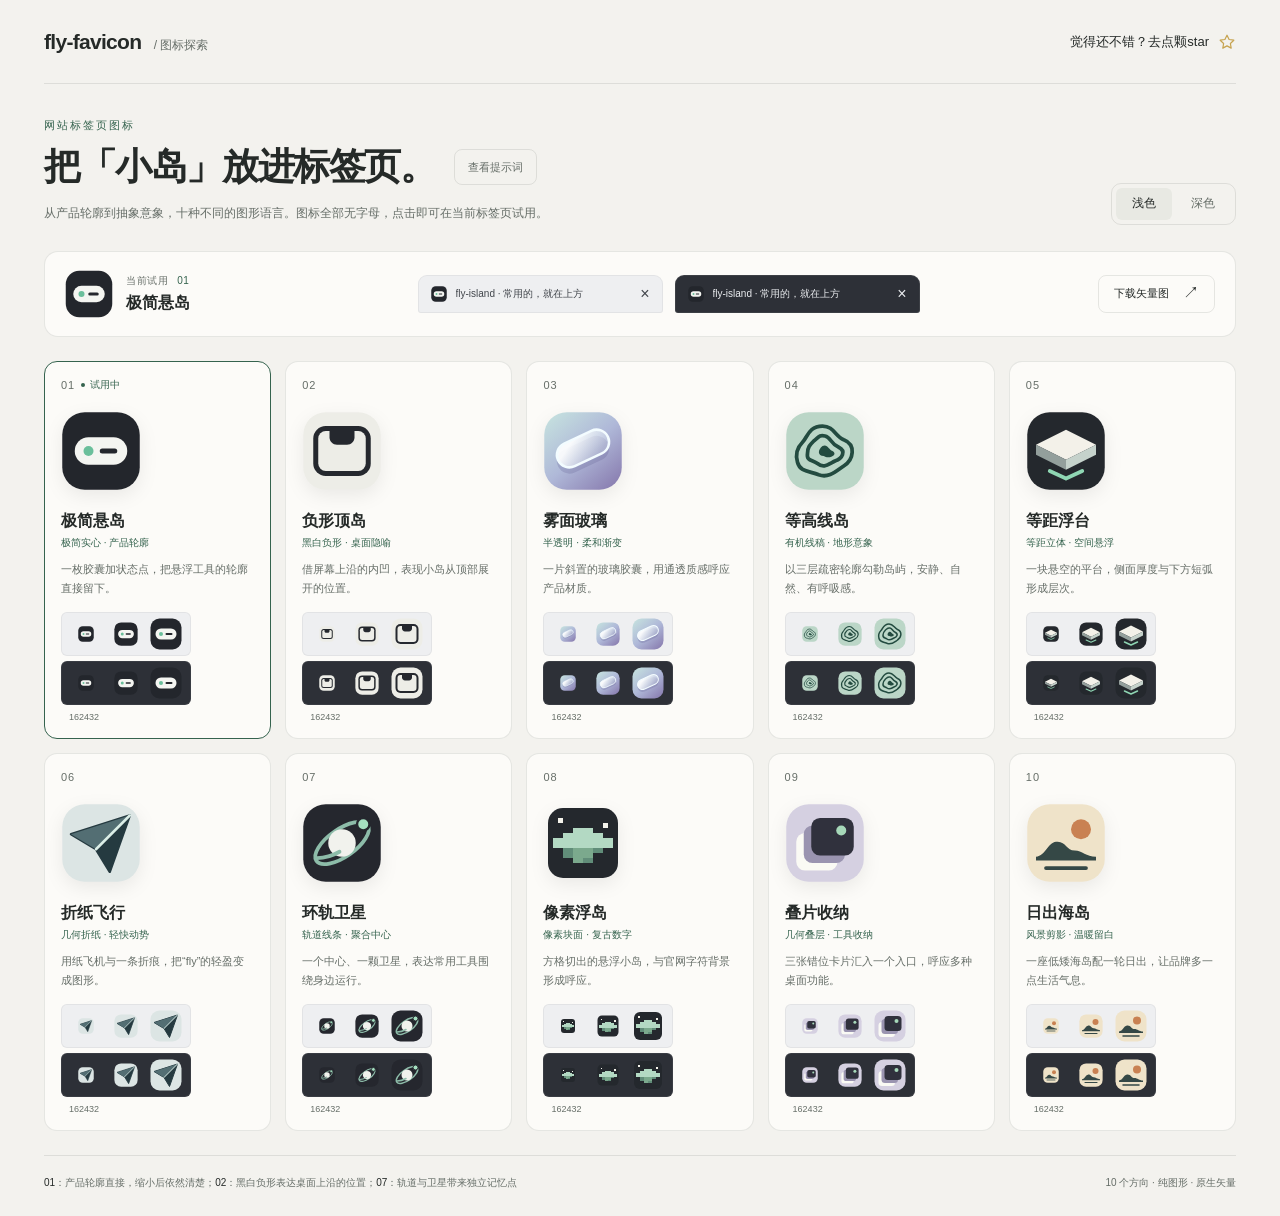
==== commit 64ed80ae: "Showcase two updated favicon demos in bilingual READMEs" ====
--- a/docs/index.html
+++ b/docs/index.html
@@ -15,7 +15,7 @@
   <body>
     <div class="page">
       <header class="masthead">
-        <div class="wordmark">fly-favicon<span> / 图标探索</span></div>
+        <a class="wordmark" href="https://github.com/flyl1u/fly-favicon" target="_blank" rel="noopener noreferrer">fly-favicon<span> / 图标探索</span></a>
         <a class="star-link" href="https://github.com/flyl1u/fly-favicon" target="_blank" rel="noopener noreferrer">
           <span>觉得还不错？去点颗star</span>
           <svg class="star-icon" width="18" height="18" viewBox="0 0 24 24" fill="none" stroke="currentColor" stroke-width="1.6" stroke-linecap="round" stroke-linejoin="round" aria-hidden="true"><path d="m12 3 2.8 5.7 6.3.9-4.6 4.4 1.1 6.2-5.6-3-5.6 3 1.1-6.2L2.9 9.6l6.3-.9L12 3Z"/></svg>
@@ -47,7 +47,6 @@
           </div>
           <a id="download-selected" class="download" href="./icons/01-floating-capsule.svg" download="fly-island-01.svg">下载矢量图 <span aria-hidden="true">↗</span></a>
         </section>
-        <p class="grid-caption"><span>选择一个方向</span><span>每组依次为 16 / 24 / 32 px，均按原尺寸显示</span></p>
         <div id="directions" class="directions" aria-label="图标方案">
           <button class="direction" type="button" data-id="01" aria-pressed="true" aria-label="试用 01 极简悬岛：极简实心 · 产品轮廓">
             <span class="direction-meta"><span class="direction-number">01</span><span class="direction-state" aria-hidden="true">试用中</span></span>
--- a/docs/preview.css
+++ b/docs/preview.css
@@ -73,9 +73,7 @@
 .download { display: flex; align-items: center; justify-content: center; gap: 14px; min-height: 38px; padding: 0 15px; border: 1px solid var(--line); border-radius: 8px; font-size: 11px; white-space: nowrap; }
 .download:hover { border-color: var(--accent); }
 .download span { font-size: 16px; }
-.grid-caption { display: flex; justify-content: space-between; gap: 20px; margin: 25px 0 12px; color: var(--muted); font-size: 10px; }
-.grid-caption > span:first-child { color: var(--ink); font-size: 12px; }
-.directions { display: grid; grid-template-columns: repeat(5, minmax(0, 1fr)); gap: 14px; }
+.directions { display: grid; grid-template-columns: repeat(5, minmax(0, 1fr)); gap: 14px; margin-top: 24px; }
 .direction { position: relative; display: flex; flex-direction: column; min-width: 0; padding: 16px; border: 1px solid var(--line); border-radius: 13px; background: var(--panel); color: var(--ink); text-align: left; cursor: pointer; transition: border-color 140ms, background-color 140ms; }
 .direction:hover { border-color: var(--muted); }
 .direction[aria-pressed="true"] { border-color: var(--accent); }
@@ -134,7 +132,6 @@
   .download { gap: 8px; padding: 0 10px; font-size: 10px; }
   .browser-tab { gap: 6px; min-width: 0; padding: 8px; font-size: 9px; }
   .tab-close { padding-left: 0; }
-  .grid-caption { flex-direction: column; gap: 5px; margin-top: 22px; }
   .directions { grid-template-columns: repeat(2, minmax(0, 1fr)); gap: 10px; }
   .direction { padding: 12px; }
   .artwork { height: 103px; }
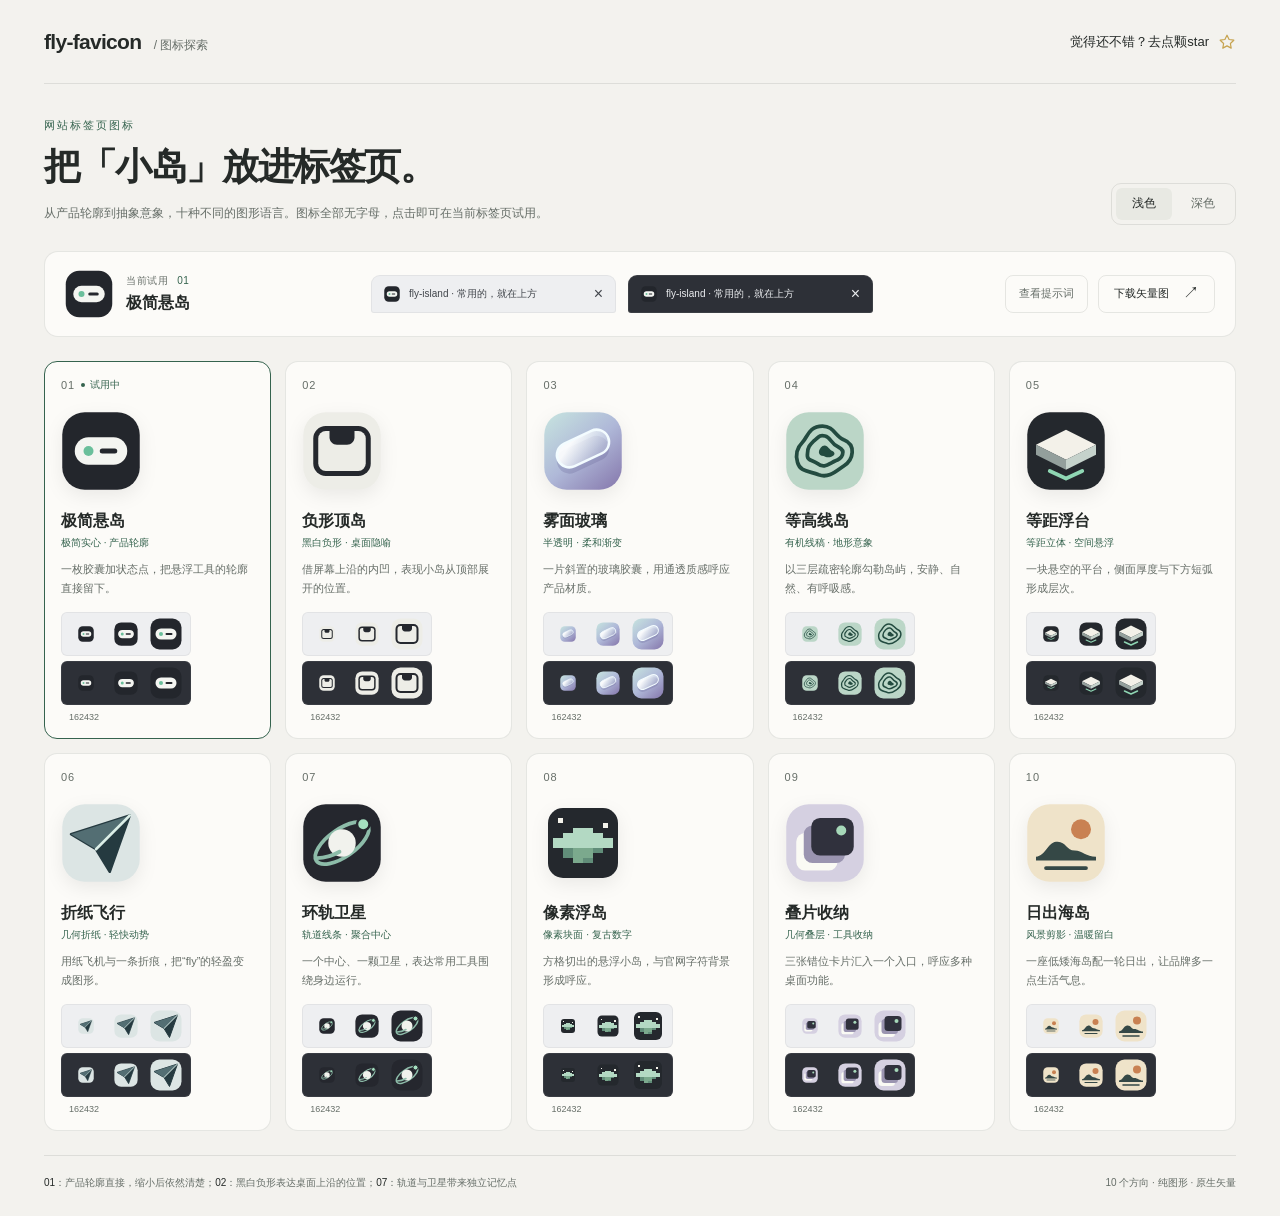
==== commit 0e2ed715: "Move prompt viewer beside SVG download" ====
--- a/docs/index.html
+++ b/docs/index.html
@@ -25,10 +25,7 @@
         <section class="intro" aria-labelledby="page-title">
           <div>
             <p class="eyebrow">网站标签页图标</p>
-            <div class="headline-row">
-              <h1 id="page-title">把「小岛」放进标签页。</h1>
-              <button id="view-prompt" class="prompt-trigger" type="button" aria-haspopup="dialog" aria-controls="prompt-dialog">查看提示词</button>
-            </div>
+            <h1 id="page-title">把「小岛」放进标签页。</h1>
             <p class="lede">从产品轮廓到抽象意象，十种不同的图形语言。图标全部无字母，点击即可在当前标签页试用。</p>
           </div>
           <div class="theme-control" role="group" aria-label="对比页背景">
@@ -45,7 +42,10 @@
             <div class="browser-tab browser-tab--light"><img class="tab-icon" src="./icons/01-floating-capsule.svg" width="16" height="16" alt=""><span>fly-island · 常用的，就在上方</span><span class="tab-close" aria-hidden="true">×</span></div>
             <div class="browser-tab browser-tab--dark"><img class="tab-icon" src="./icons/01-floating-capsule.svg" width="16" height="16" alt=""><span>fly-island · 常用的，就在上方</span><span class="tab-close" aria-hidden="true">×</span></div>
           </div>
-          <a id="download-selected" class="download" href="./icons/01-floating-capsule.svg" download="fly-island-01.svg">下载矢量图 <span aria-hidden="true">↗</span></a>
+          <div class="selection-actions">
+            <button id="view-prompt" class="prompt-trigger" type="button" aria-haspopup="dialog" aria-controls="prompt-dialog">查看提示词</button>
+            <a id="download-selected" class="download" href="./icons/01-floating-capsule.svg" download="fly-island-01.svg">下载矢量图 <span aria-hidden="true">↗</span></a>
+          </div>
         </section>
         <div id="directions" class="directions" aria-label="图标方案">
           <button class="direction" type="button" data-id="01" aria-pressed="true" aria-label="试用 01 极简悬岛：极简实心 · 产品轮廓">
--- a/docs/preview.css
+++ b/docs/preview.css
@@ -35,7 +35,7 @@
 .masthead { display: flex; justify-content: space-between; align-items: center; gap: 24px; min-height: 84px; border-bottom: 1px solid var(--line); }
 .wordmark { font-family: Bahnschrift, "Segoe UI", sans-serif; font-size: 21px; font-weight: 600; letter-spacing: -.7px; white-space: nowrap; }
 .wordmark span { margin-left: 9px; color: var(--muted); font-size: 12px; font-weight: 400; letter-spacing: 0; }
-.prompt-trigger { flex: 0 0 auto; min-height: 36px; padding: 0 13px; border: 1px solid var(--line); border-radius: 8px; background: transparent; color: var(--muted); font-size: 11px; white-space: nowrap; cursor: pointer; transition: color 160ms, border-color 160ms, background-color 160ms; }
+.prompt-trigger { flex: 0 0 auto; min-height: 38px; padding: 0 13px; border: 1px solid var(--line); border-radius: 8px; background: transparent; color: var(--muted); font-size: 11px; white-space: nowrap; cursor: pointer; transition: color 160ms, border-color 160ms, background-color 160ms; }
 .prompt-trigger:hover { border-color: var(--muted); background: var(--stage); color: var(--ink); }
 .star-link { display: inline-flex; align-items: center; gap: 9px; min-height: 40px; color: var(--ink); font-size: 13px; font-weight: 500; white-space: nowrap; transition: color 180ms, transform 180ms; }
 .star-icon { flex: 0 0 auto; color: #c6a34f; fill: transparent; transition: fill 180ms, transform 180ms; }
@@ -51,7 +51,6 @@
 html.prompt-open { overflow: hidden; }
 .intro { display: flex; align-items: flex-end; justify-content: space-between; gap: 24px; padding: 34px 0 26px; }
 .eyebrow { margin: 0 0 10px; color: var(--accent); font-size: 11px; letter-spacing: 2px; }
-.headline-row { display: flex; flex-wrap: wrap; align-items: center; gap: 12px 18px; }
 h1 { margin: 0; font-size: clamp(27px, 3vw, 37px); font-weight: 600; line-height: 1.3; letter-spacing: -1.4px; }
 .lede { margin: 12px 0 0; color: var(--muted); font-size: 12px; line-height: 1.8; }
 .mobile-break { display: none; }
@@ -63,8 +62,9 @@
 .selected-label { margin: 0 0 5px; color: var(--muted); font-size: 10px; letter-spacing: .5px; }
 .selected-label span { margin-left: 6px; color: var(--accent); font-variant-numeric: tabular-nums; }
 .selection h2 { margin: 0; font-size: 16px; font-weight: 600; }
-.browser-pair { display: flex; gap: 12px; }
-.browser-tab { display: flex; align-items: center; gap: 9px; width: 245px; min-height: 38px; padding: 9px 12px; border: 1px solid #0000000d; border-radius: 9px 9px 3px 3px; font-family: "Segoe UI", "Microsoft YaHei", sans-serif; font-size: 10px; }
+.selection-actions { display: flex; flex: 0 0 auto; align-items: center; gap: 10px; }
+.browser-pair { display: flex; min-width: 0; gap: 12px; }
+.browser-tab { display: flex; align-items: center; gap: 9px; width: 245px; min-width: 0; min-height: 38px; padding: 9px 12px; border: 1px solid #0000000d; border-radius: 9px 9px 3px 3px; font-family: "Segoe UI", "Microsoft YaHei", sans-serif; font-size: 10px; }
 .browser-tab--light { background: #eeeff1; color: #41454b; }
 .browser-tab--dark { border-color: #ffffff12; background: #2d3037; color: #eceef1; }
 .browser-tab > span:first-of-type { overflow: hidden; white-space: nowrap; text-overflow: ellipsis; }
